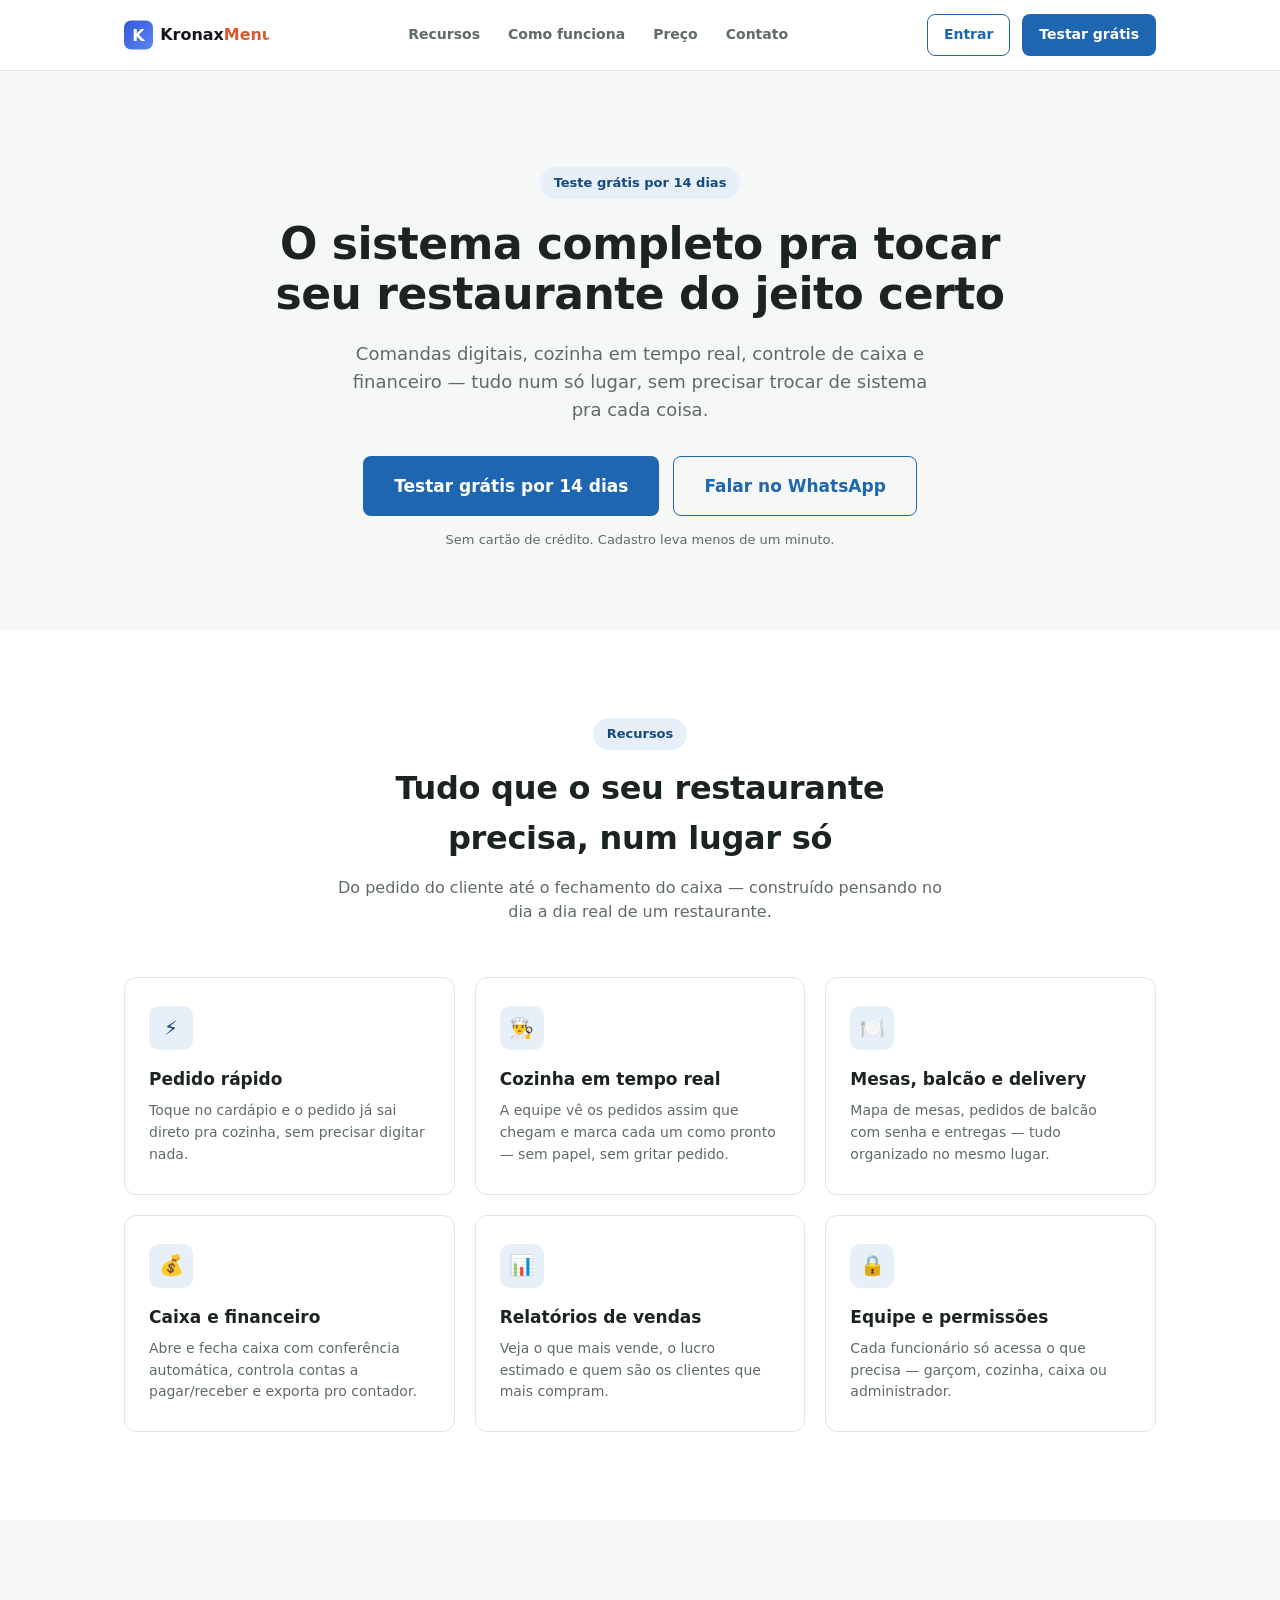
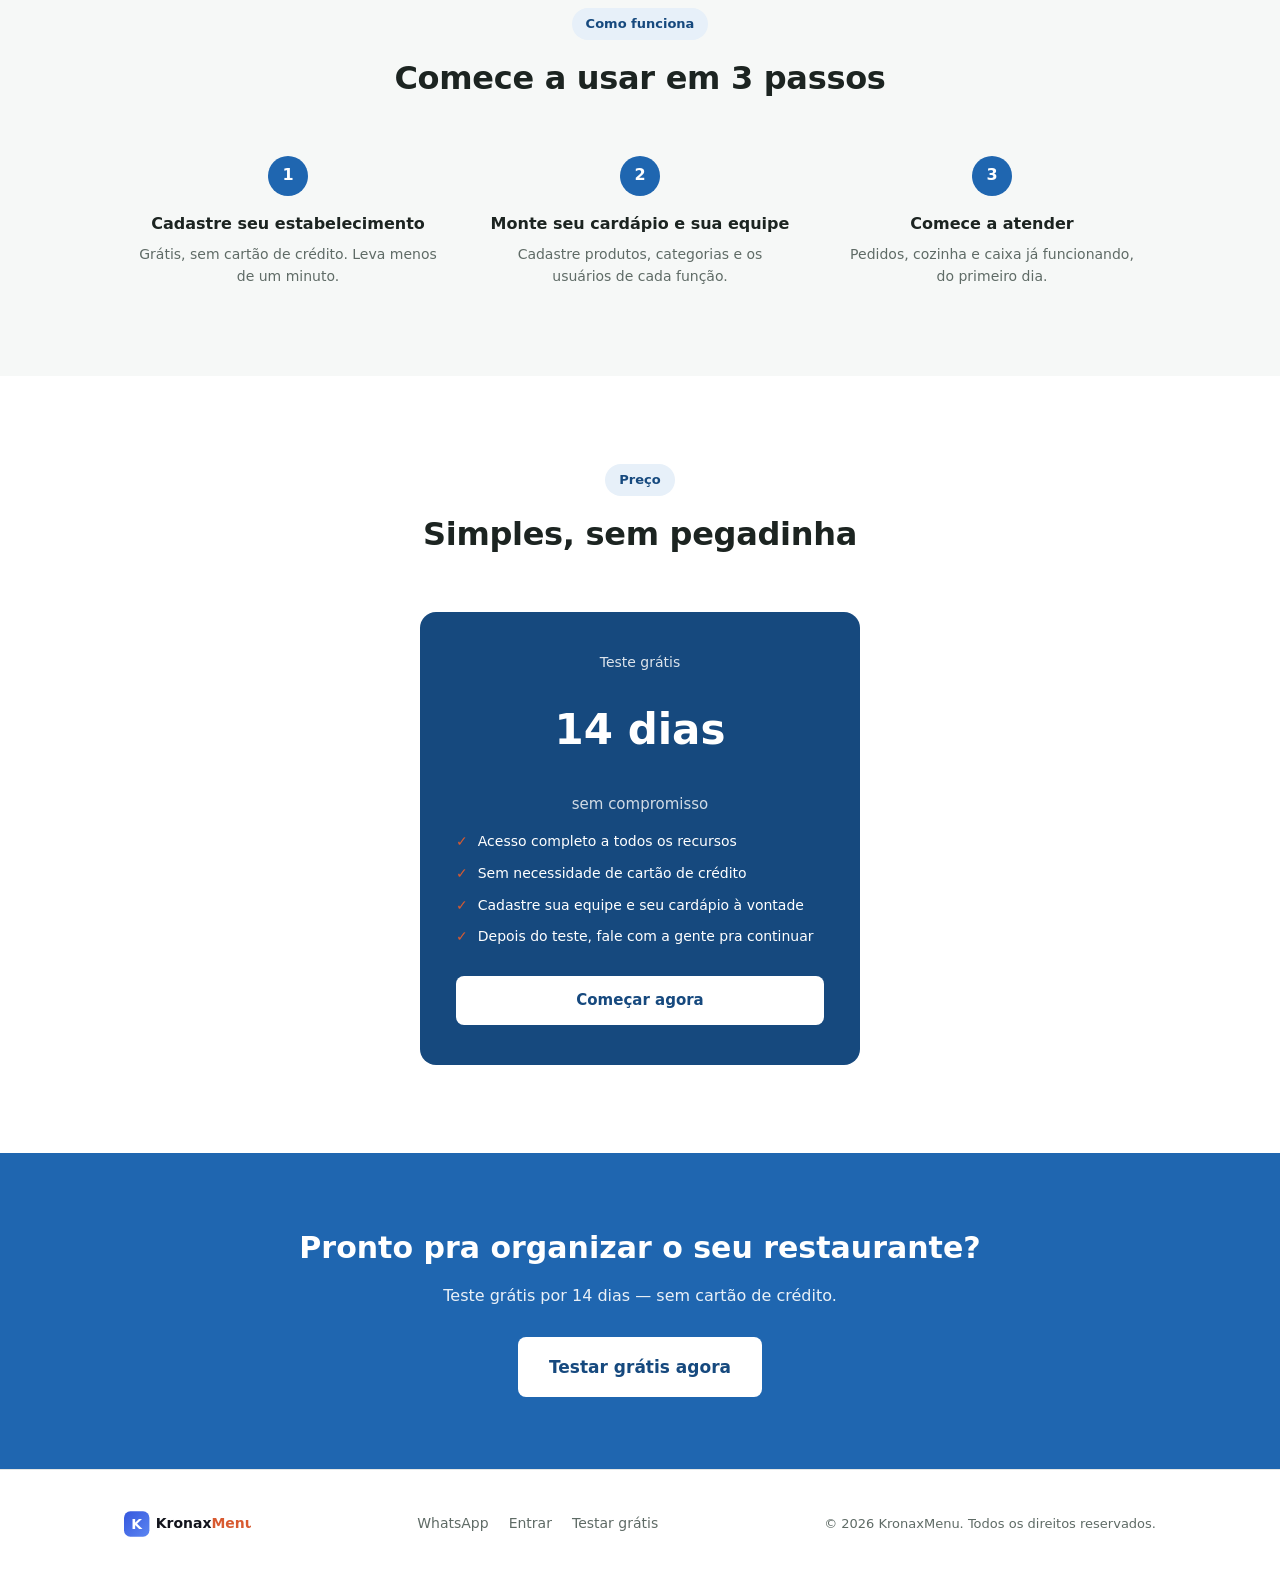
==== index.html @ a8432d19 "Landing page do KronaxMenu Separada do monorepo do sistema (Sistema Restaurante) pra viver como site" ====
<!DOCTYPE html>
<html lang="pt-BR">
<head>
<meta charset="UTF-8">
<meta name="viewport" content="width=device-width, initial-scale=1.0">
<title>KronaxMenu — Sistema completo pra restaurantes, lanchonetes e bares</title>
<meta name="description" content="Comandas digitais, cozinha em tempo real, caixa e financeiro num só sistema. Teste grátis por 14 dias.">
<link rel="icon" type="image/svg+xml" href="assets/favicon.svg">
<link rel="stylesheet" href="styles.css">
</head>
<body>

<nav class="nav">
  <div class="nav-inner">
    <a href="#topo"><img src="assets/logo.svg" alt="KronaxMenu" height="32"></a>
    <div class="nav-links">
      <a href="#recursos">Recursos</a>
      <a href="#como-funciona">Como funciona</a>
      <a href="#preco">Preço</a>
      <a href="#contato">Contato</a>
    </div>
    <div class="nav-actions">
      <a class="btn btn-ghost btn-sm" href="https://tavares.onrender.com/login">Entrar</a>
      <a class="btn btn-primary btn-sm" href="https://tavares.onrender.com/cadastro">Testar grátis</a>
    </div>
  </div>
</nav>

<header id="topo" class="hero">
  <div class="container">
    <span class="eyebrow">Teste grátis por 14 dias</span>
    <h1>O sistema completo pra tocar seu restaurante do jeito certo</h1>
    <p class="lead">Comandas digitais, cozinha em tempo real, controle de caixa e financeiro — tudo num só lugar, sem precisar trocar de sistema pra cada coisa.</p>
    <div class="hero-ctas">
      <a class="btn btn-primary btn-lg" href="https://tavares.onrender.com/cadastro">Testar grátis por 14 dias</a>
      <a class="btn btn-ghost btn-lg" href="https://wa.me/5500000000000" target="_blank" rel="noreferrer">Falar no WhatsApp</a>
    </div>
    <p class="hero-note">Sem cartão de crédito. Cadastro leva menos de um minuto.</p>
  </div>
</header>

<section id="recursos">
  <div class="container">
    <div class="section-head">
      <span class="eyebrow">Recursos</span>
      <h2>Tudo que o seu restaurante precisa, num lugar só</h2>
      <p>Do pedido do cliente até o fechamento do caixa — construído pensando no dia a dia real de um restaurante.</p>
    </div>
    <div class="features-grid">
      <div class="feature-card">
        <div class="feature-icon">⚡</div>
        <h3>Pedido rápido</h3>
        <p>Toque no cardápio e o pedido já sai direto pra cozinha, sem precisar digitar nada.</p>
      </div>
      <div class="feature-card">
        <div class="feature-icon">👨‍🍳</div>
        <h3>Cozinha em tempo real</h3>
        <p>A equipe vê os pedidos assim que chegam e marca cada um como pronto — sem papel, sem gritar pedido.</p>
      </div>
      <div class="feature-card">
        <div class="feature-icon">🍽️</div>
        <h3>Mesas, balcão e delivery</h3>
        <p>Mapa de mesas, pedidos de balcão com senha e entregas — tudo organizado no mesmo lugar.</p>
      </div>
      <div class="feature-card">
        <div class="feature-icon">💰</div>
        <h3>Caixa e financeiro</h3>
        <p>Abre e fecha caixa com conferência automática, controla contas a pagar/receber e exporta pro contador.</p>
      </div>
      <div class="feature-card">
        <div class="feature-icon">📊</div>
        <h3>Relatórios de vendas</h3>
        <p>Veja o que mais vende, o lucro estimado e quem são os clientes que mais compram.</p>
      </div>
      <div class="feature-card">
        <div class="feature-icon">🔒</div>
        <h3>Equipe e permissões</h3>
        <p>Cada funcionário só acessa o que precisa — garçom, cozinha, caixa ou administrador.</p>
      </div>
    </div>
  </div>
</section>

<section id="como-funciona" class="how">
  <div class="container">
    <div class="section-head">
      <span class="eyebrow">Como funciona</span>
      <h2>Comece a usar em 3 passos</h2>
    </div>
    <div class="steps">
      <div class="step">
        <div class="step-num">1</div>
        <h3>Cadastre seu estabelecimento</h3>
        <p>Grátis, sem cartão de crédito. Leva menos de um minuto.</p>
      </div>
      <div class="step">
        <div class="step-num">2</div>
        <h3>Monte seu cardápio e sua equipe</h3>
        <p>Cadastre produtos, categorias e os usuários de cada função.</p>
      </div>
      <div class="step">
        <div class="step-num">3</div>
        <h3>Comece a atender</h3>
        <p>Pedidos, cozinha e caixa já funcionando, do primeiro dia.</p>
      </div>
    </div>
  </div>
</section>

<section id="preco">
  <div class="container">
    <div class="section-head">
      <span class="eyebrow">Preço</span>
      <h2>Simples, sem pegadinha</h2>
    </div>
    <div class="pricing-card">
      <p class="desc">Teste grátis</p>
      <div class="price">14 dias<br><small>sem compromisso</small></div>
      <ul class="pricing-list">
        <li>Acesso completo a todos os recursos</li>
        <li>Sem necessidade de cartão de crédito</li>
        <li>Cadastre sua equipe e seu cardápio à vontade</li>
        <li>Depois do teste, fale com a gente pra continuar</li>
      </ul>
      <a class="btn btn-primary" href="https://tavares.onrender.com/cadastro">Começar agora</a>
    </div>
  </div>
</section>

<section class="cta-band">
  <div class="container">
    <h2>Pronto pra organizar o seu restaurante?</h2>
    <p>Teste grátis por 14 dias — sem cartão de crédito.</p>
    <a class="btn btn-primary btn-lg" href="https://tavares.onrender.com/cadastro">Testar grátis agora</a>
  </div>
</section>

<footer id="contato">
  <div class="container footer-inner">
    <div>
      <img src="assets/logo.svg" alt="KronaxMenu" height="28">
    </div>
    <div class="footer-links">
      <a href="https://wa.me/5500000000000" target="_blank" rel="noreferrer">WhatsApp</a>
      <a href="https://tavares.onrender.com/login">Entrar</a>
      <a href="https://tavares.onrender.com/cadastro">Testar grátis</a>
    </div>
    <div class="footer-copy">© 2026 KronaxMenu. Todos os direitos reservados.</div>
  </div>
</footer>

</body>
</html>
---- styles.css ----
:root {
  --brand: #1f66b0;
  --brand-dark: #16497e;
  --brand-soft: #e7f0f9;
  --accent: #d85a30;
  --ink: #1c2421;
  --ink-soft: #5f6b66;
  --line: #e3e6e4;
  --bg: #f6f8f7;
  --surface: #ffffff;
  --radius: 12px;
  font-family: "Inter", system-ui, -apple-system, "Segoe UI", sans-serif;
}

* { box-sizing: border-box; margin: 0; padding: 0; }
html { scroll-behavior: smooth; }
body { color: var(--ink); background: var(--surface); line-height: 1.55; }
img, svg { max-width: 100%; display: block; }
a { color: inherit; }
.container { max-width: 1080px; margin: 0 auto; padding: 0 24px; }
section { padding: 88px 0; }

/* ---------- Nav ---------- */
.nav {
  position: sticky; top: 0; z-index: 10;
  background: rgba(255,255,255,.92); backdrop-filter: blur(6px);
  border-bottom: 1px solid var(--line);
}
.nav-inner {
  max-width: 1080px; margin: 0 auto; padding: 14px 24px;
  display: flex; align-items: center; justify-content: space-between; gap: 24px;
}
.nav-links { display: flex; gap: 28px; font-size: 14px; font-weight: 600; }
.nav-links a { text-decoration: none; color: var(--ink-soft); }
.nav-links a:hover { color: var(--brand); }
.nav-actions { display: flex; align-items: center; gap: 12px; }

/* ---------- Buttons ---------- */
.btn {
  display: inline-flex; align-items: center; justify-content: center;
  padding: 12px 22px; border-radius: 8px; font-weight: 700; font-size: 15px;
  text-decoration: none; border: 1px solid transparent; cursor: pointer;
  transition: transform .12s ease, background .15s ease;
}
.btn:hover { transform: translateY(-1px); }
.btn-primary { background: var(--brand); color: #fff; }
.btn-primary:hover { background: var(--brand-dark); }
.btn-ghost { background: transparent; color: var(--brand); border-color: var(--brand); }
.btn-ghost:hover { background: var(--brand-soft); }
.btn-sm { padding: 9px 16px; font-size: 14px; }
.btn-lg { padding: 16px 30px; font-size: 17px; }

/* ---------- Hero ---------- */
.hero { padding: 96px 0 80px; text-align: center; background: var(--bg); }
.eyebrow {
  display: inline-block; background: var(--brand-soft); color: var(--brand-dark);
  font-size: 13px; font-weight: 700; padding: 6px 14px; border-radius: 999px; margin-bottom: 20px;
}
.hero h1 { font-size: 44px; line-height: 1.15; letter-spacing: -0.5px; max-width: 780px; margin: 0 auto 20px; }
.hero p.lead { font-size: 18px; color: var(--ink-soft); max-width: 600px; margin: 0 auto 32px; }
.hero-ctas { display: flex; gap: 14px; justify-content: center; flex-wrap: wrap; margin-bottom: 14px; }
.hero-note { font-size: 13px; color: var(--ink-soft); }

/* ---------- Section headings ---------- */
.section-head { text-align: center; max-width: 620px; margin: 0 auto 52px; }
.section-head .eyebrow { margin-bottom: 14px; }
.section-head h2 { font-size: 32px; letter-spacing: -0.3px; margin-bottom: 12px; }
.section-head p { color: var(--ink-soft); font-size: 16px; }

/* ---------- Features ---------- */
.features-grid {
  display: grid; grid-template-columns: repeat(3, 1fr); gap: 20px;
}
.feature-card {
  background: var(--surface); border: 1px solid var(--line); border-radius: var(--radius);
  padding: 28px 24px;
}
.feature-icon {
  width: 44px; height: 44px; border-radius: 10px; background: var(--brand-soft);
  color: var(--brand-dark); display: flex; align-items: center; justify-content: center;
  font-size: 20px; font-weight: 700; margin-bottom: 16px;
}
.feature-card h3 { font-size: 17px; margin-bottom: 8px; }
.feature-card p { font-size: 14px; color: var(--ink-soft); }

/* ---------- How it works ---------- */
.how { background: var(--bg); }
.steps { display: grid; grid-template-columns: repeat(3, 1fr); gap: 24px; }
.step { text-align: center; padding: 0 12px; }
.step-num {
  width: 40px; height: 40px; border-radius: 50%; background: var(--brand); color: #fff;
  font-weight: 700; font-size: 16px; display: flex; align-items: center; justify-content: center;
  margin: 0 auto 16px;
}
.step h3 { font-size: 16px; margin-bottom: 8px; }
.step p { font-size: 14px; color: var(--ink-soft); }

/* ---------- Pricing ---------- */
.pricing-card {
  max-width: 440px; margin: 0 auto; background: var(--brand-dark); color: #fff;
  border-radius: 16px; padding: 40px 36px; text-align: center;
}
.pricing-card .price { font-size: 42px; font-weight: 800; margin: 8px 0 4px; }
.pricing-card .price small { font-size: 15px; font-weight: 500; opacity: .8; }
.pricing-card p.desc { opacity: .85; font-size: 14px; margin-bottom: 24px; }
.pricing-list { list-style: none; text-align: left; margin: 0 0 28px; display: grid; gap: 10px; }
.pricing-list li { font-size: 14px; display: flex; gap: 10px; align-items: flex-start; }
.pricing-list li::before { content: "✓"; color: var(--accent); font-weight: 700; }
.pricing-card .btn-primary { width: 100%; background: #fff; color: var(--brand-dark); }
.pricing-card .btn-primary:hover { background: var(--brand-soft); }

/* ---------- CTA band ---------- */
.cta-band { background: var(--brand); color: #fff; text-align: center; padding: 72px 0; }
.cta-band h2 { font-size: 30px; margin-bottom: 12px; }
.cta-band p { opacity: .9; margin-bottom: 28px; font-size: 16px; }
.cta-band .btn-primary { background: #fff; color: var(--brand-dark); }
.cta-band .btn-primary:hover { background: var(--brand-soft); }

/* ---------- Footer ---------- */
footer { padding: 40px 0; border-top: 1px solid var(--line); }
.footer-inner {
  display: flex; align-items: center; justify-content: space-between; flex-wrap: wrap; gap: 16px;
}
.footer-links { display: flex; gap: 20px; font-size: 14px; }
.footer-links a { text-decoration: none; color: var(--ink-soft); }
.footer-links a:hover { color: var(--brand); }
.footer-copy { font-size: 13px; color: var(--ink-soft); }

/* ---------- Responsive ---------- */
@media (max-width: 860px) {
  .features-grid, .steps { grid-template-columns: 1fr 1fr; }
}
@media (max-width: 640px) {
  .nav-links { display: none; }
  .hero h1 { font-size: 32px; }
  .hero p.lead { font-size: 16px; }
  section { padding: 56px 0; }
  .features-grid, .steps { grid-template-columns: 1fr; }
  .footer-inner { flex-direction: column; align-items: flex-start; }
}
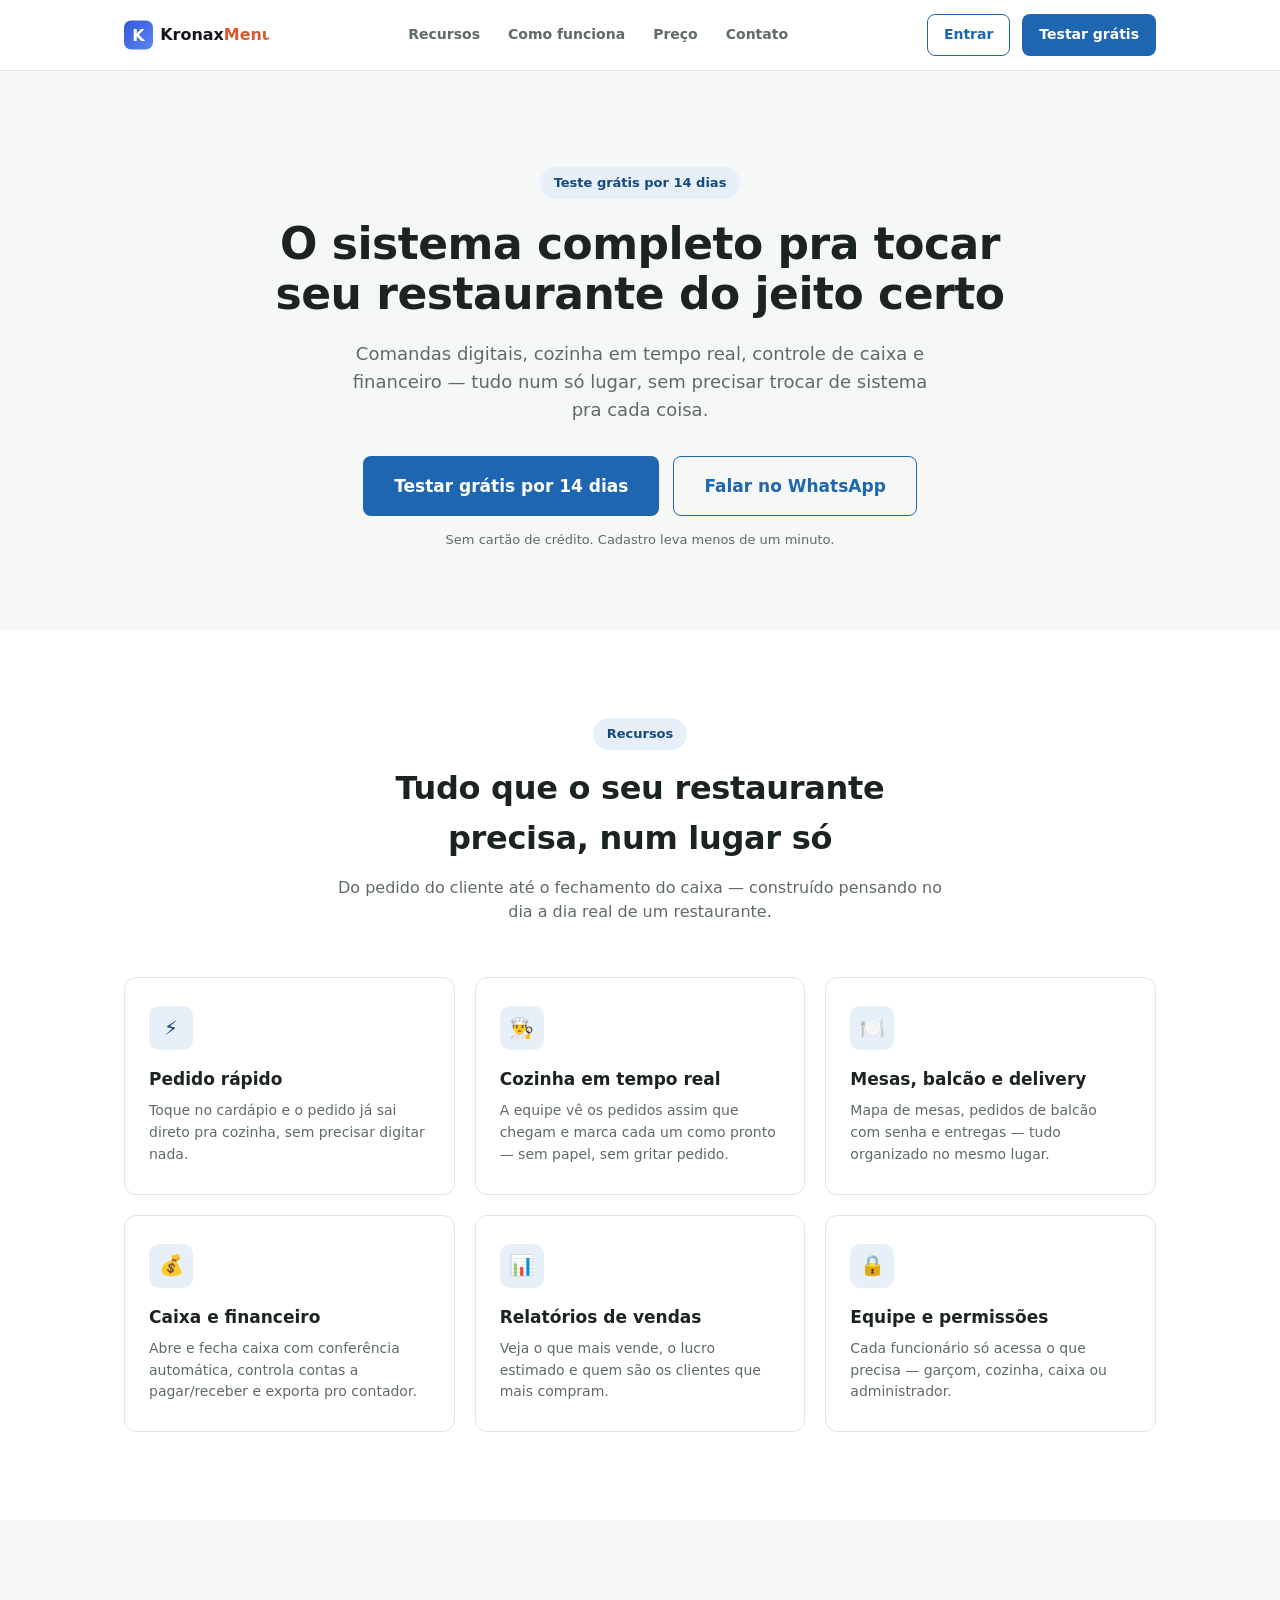
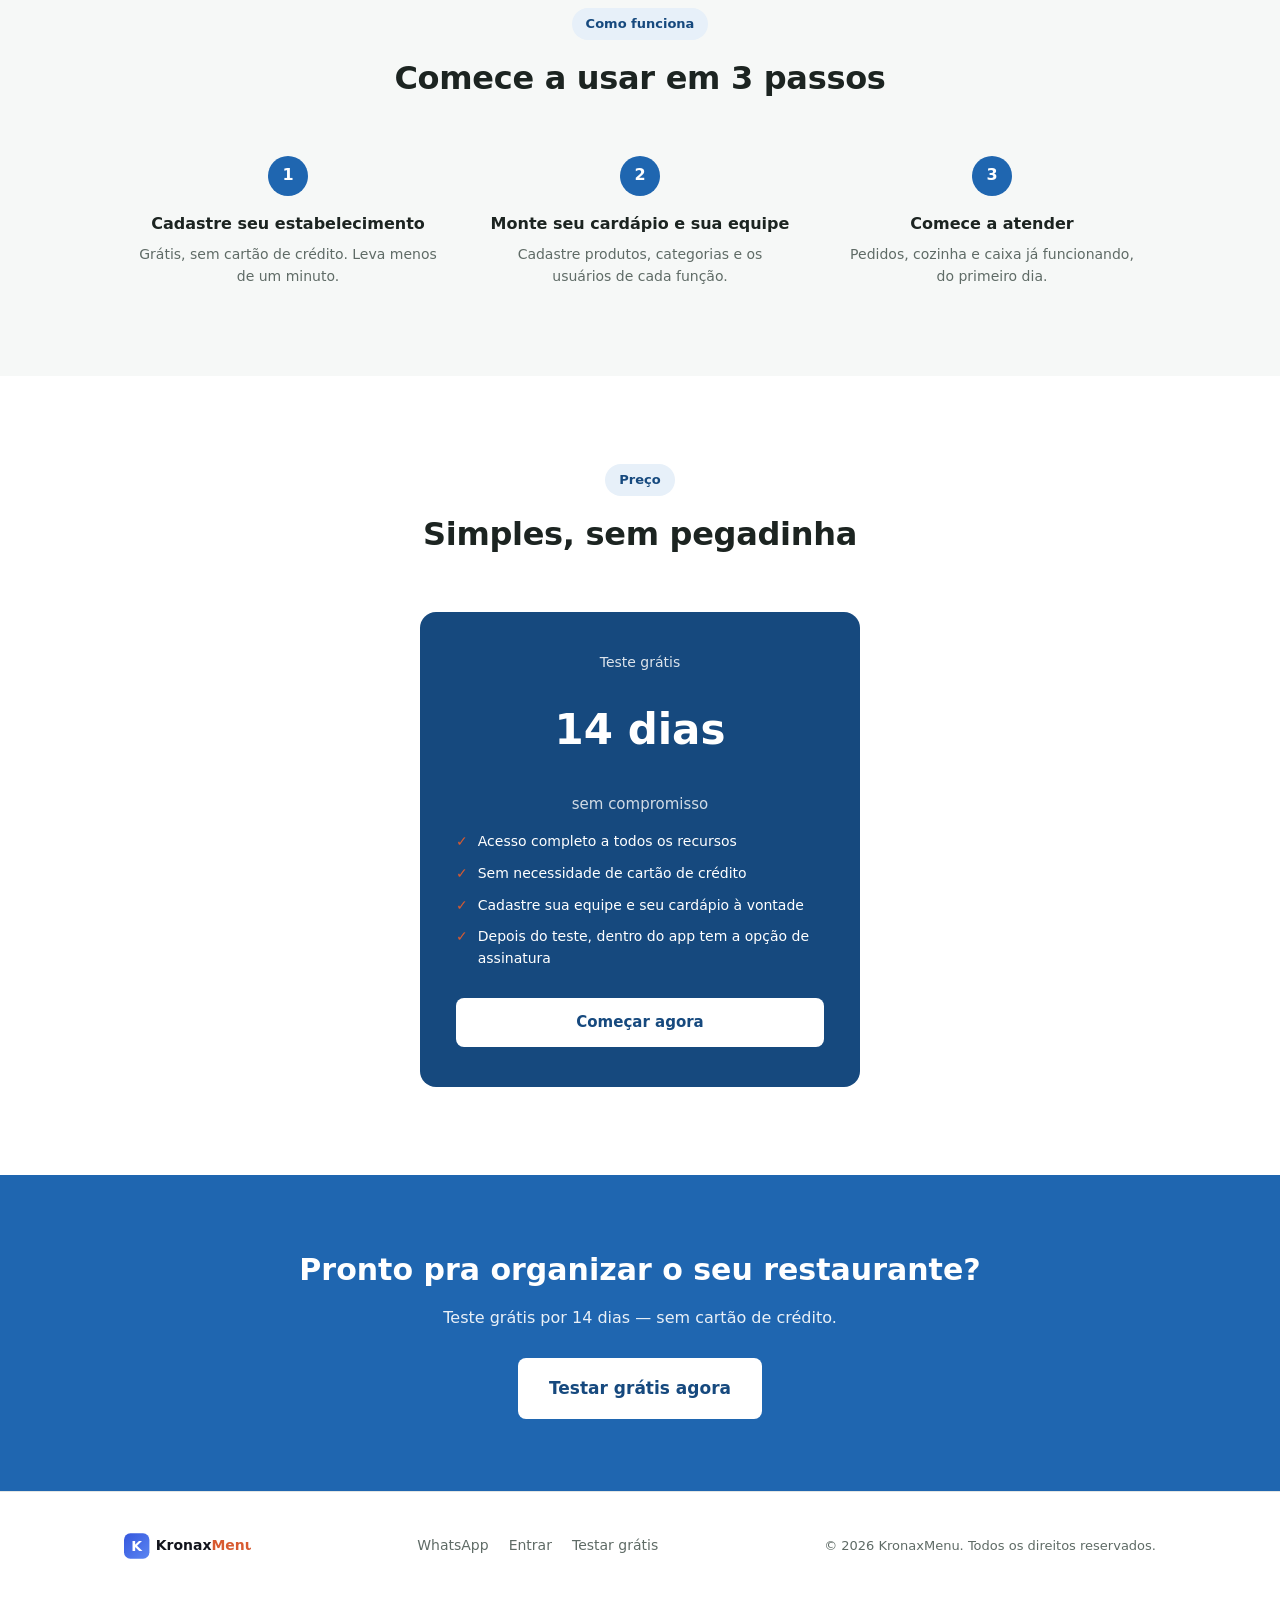
==== commit 70ece50a: "WhatsApp de contato: número real no lugar do placeholder A página estava publicada com o número de e" ====
--- a/index.html
+++ b/index.html
@@ -33,7 +33,7 @@
     <p class="lead">Comandas digitais, cozinha em tempo real, controle de caixa e financeiro — tudo num só lugar, sem precisar trocar de sistema pra cada coisa.</p>
     <div class="hero-ctas">
       <a class="btn btn-primary btn-lg" href="https://tavares.onrender.com/cadastro">Testar grátis por 14 dias</a>
-      <a class="btn btn-ghost btn-lg" href="https://wa.me/5500000000000" target="_blank" rel="noreferrer">Falar no WhatsApp</a>
+      <a class="btn btn-ghost btn-lg" href="https://wa.me/5512997737505" target="_blank" rel="noreferrer">Falar no WhatsApp</a>
     </div>
     <p class="hero-note">Sem cartão de crédito. Cadastro leva menos de um minuto.</p>
   </div>
@@ -120,7 +120,7 @@
         <li>Acesso completo a todos os recursos</li>
         <li>Sem necessidade de cartão de crédito</li>
         <li>Cadastre sua equipe e seu cardápio à vontade</li>
-        <li>Depois do teste, fale com a gente pra continuar</li>
+        <li>Depois do teste, dentro do app tem a opção de assinatura</li>
       </ul>
       <a class="btn btn-primary" href="https://tavares.onrender.com/cadastro">Começar agora</a>
     </div>
@@ -141,7 +141,7 @@
       <img src="assets/logo.svg" alt="KronaxMenu" height="28">
     </div>
     <div class="footer-links">
-      <a href="https://wa.me/5500000000000" target="_blank" rel="noreferrer">WhatsApp</a>
+      <a href="https://wa.me/5512997737505" target="_blank" rel="noreferrer">WhatsApp</a>
       <a href="https://tavares.onrender.com/login">Entrar</a>
       <a href="https://tavares.onrender.com/cadastro">Testar grátis</a>
     </div>
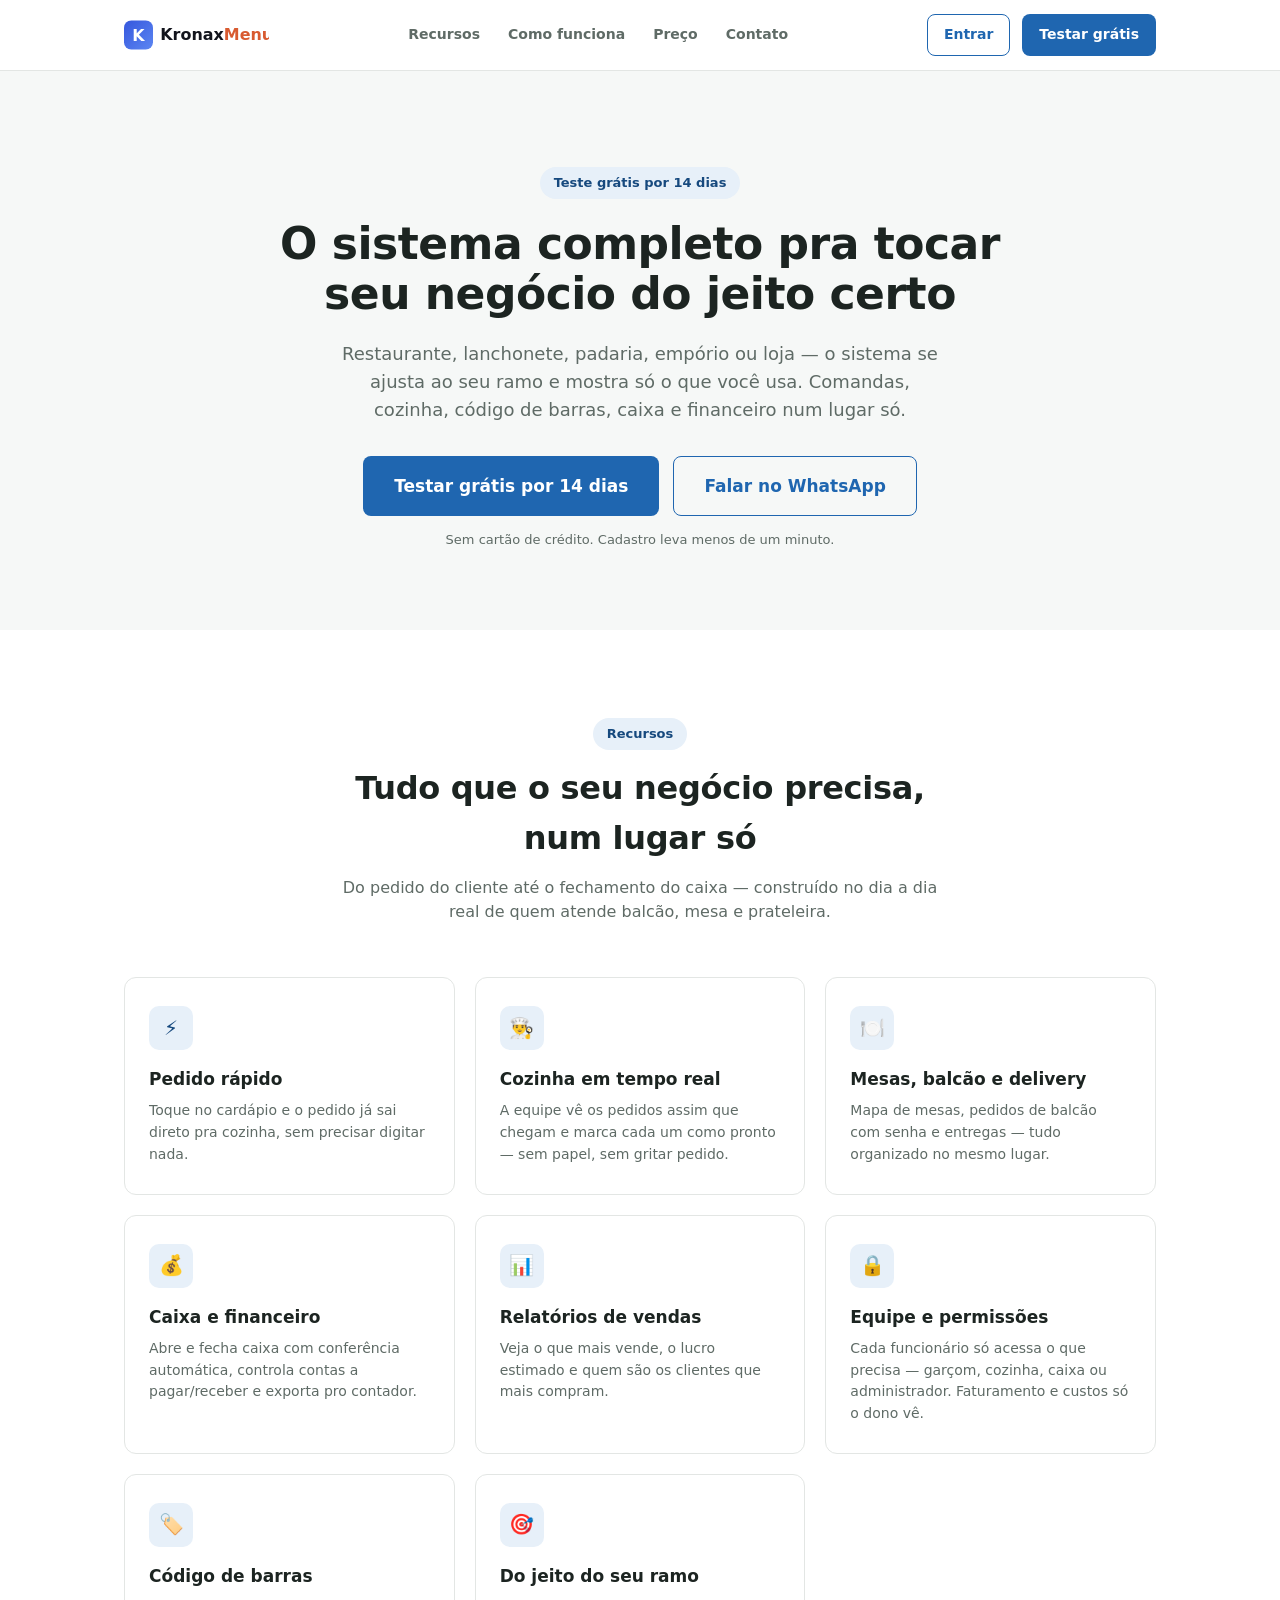
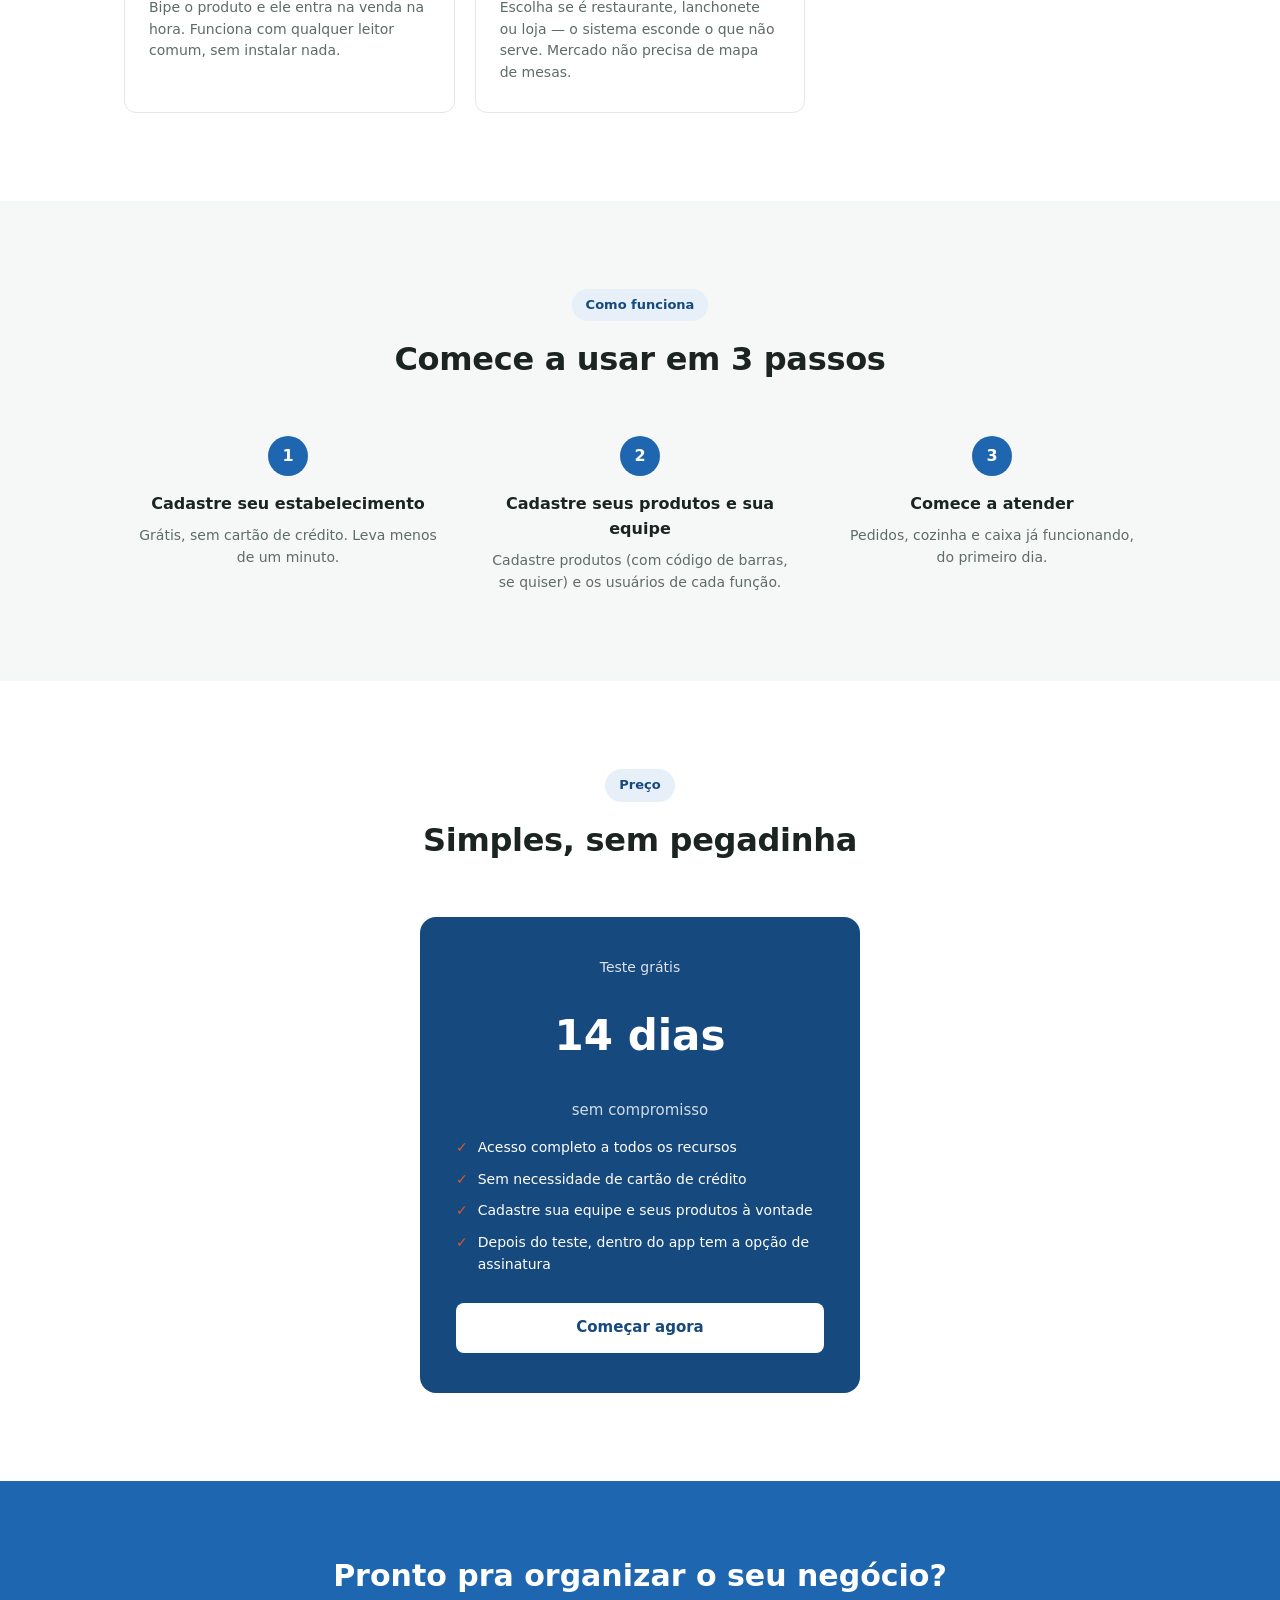
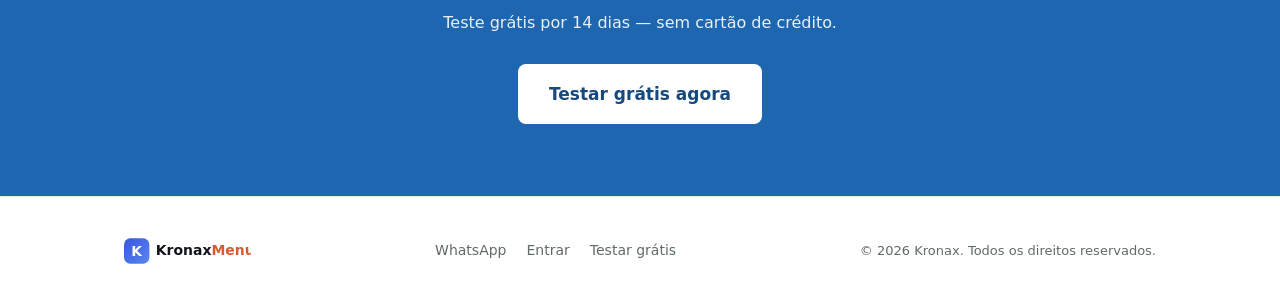
==== commit 40705be8: "Renomeia pra Kronax e abre o texto pros ramos novos O sistema virou Kronax em 20/08 e passou a atend" ====
--- a/index.html
+++ b/index.html
@@ -3,8 +3,8 @@
 <head>
 <meta charset="UTF-8">
 <meta name="viewport" content="width=device-width, initial-scale=1.0">
-<title>KronaxMenu — Sistema completo pra restaurantes, lanchonetes e bares</title>
-<meta name="description" content="Comandas digitais, cozinha em tempo real, caixa e financeiro num só sistema. Teste grátis por 14 dias.">
+<title>Kronax — Sistema completo pra restaurantes, lanchonetes e lojas</title>
+<meta name="description" content="Comandas, cozinha em tempo real, código de barras, caixa e financeiro num só sistema. Pra restaurante, lanchonete, empório e loja. Teste grátis por 14 dias.">
 <link rel="icon" type="image/svg+xml" href="assets/favicon.svg">
 <link rel="stylesheet" href="styles.css">
 </head>
@@ -12,7 +12,7 @@
 
 <nav class="nav">
   <div class="nav-inner">
-    <a href="#topo"><img src="assets/logo.svg" alt="KronaxMenu" height="32"></a>
+    <a href="#topo"><img src="assets/logo.svg" alt="Kronax" height="32"></a>
     <div class="nav-links">
       <a href="#recursos">Recursos</a>
       <a href="#como-funciona">Como funciona</a>
@@ -29,8 +29,8 @@
 <header id="topo" class="hero">
   <div class="container">
     <span class="eyebrow">Teste grátis por 14 dias</span>
-    <h1>O sistema completo pra tocar seu restaurante do jeito certo</h1>
-    <p class="lead">Comandas digitais, cozinha em tempo real, controle de caixa e financeiro — tudo num só lugar, sem precisar trocar de sistema pra cada coisa.</p>
+    <h1>O sistema completo pra tocar seu negócio do jeito certo</h1>
+    <p class="lead">Restaurante, lanchonete, padaria, empório ou loja — o sistema se ajusta ao seu ramo e mostra só o que você usa. Comandas, cozinha, código de barras, caixa e financeiro num lugar só.</p>
     <div class="hero-ctas">
       <a class="btn btn-primary btn-lg" href="https://tavares.onrender.com/cadastro">Testar grátis por 14 dias</a>
       <a class="btn btn-ghost btn-lg" href="https://wa.me/5512997737505" target="_blank" rel="noreferrer">Falar no WhatsApp</a>
@@ -43,8 +43,8 @@
   <div class="container">
     <div class="section-head">
       <span class="eyebrow">Recursos</span>
-      <h2>Tudo que o seu restaurante precisa, num lugar só</h2>
-      <p>Do pedido do cliente até o fechamento do caixa — construído pensando no dia a dia real de um restaurante.</p>
+      <h2>Tudo que o seu negócio precisa, num lugar só</h2>
+      <p>Do pedido do cliente até o fechamento do caixa — construído no dia a dia real de quem atende balcão, mesa e prateleira.</p>
     </div>
     <div class="features-grid">
       <div class="feature-card">
@@ -75,7 +75,17 @@
       <div class="feature-card">
         <div class="feature-icon">🔒</div>
         <h3>Equipe e permissões</h3>
-        <p>Cada funcionário só acessa o que precisa — garçom, cozinha, caixa ou administrador.</p>
+        <p>Cada funcionário só acessa o que precisa — garçom, cozinha, caixa ou administrador. Faturamento e custos só o dono vê.</p>
+      </div>
+      <div class="feature-card">
+        <div class="feature-icon">🏷️</div>
+        <h3>Código de barras</h3>
+        <p>Bipe o produto e ele entra na venda na hora. Funciona com qualquer leitor comum, sem instalar nada.</p>
+      </div>
+      <div class="feature-card">
+        <div class="feature-icon">🎯</div>
+        <h3>Do jeito do seu ramo</h3>
+        <p>Escolha se é restaurante, lanchonete ou loja — o sistema esconde o que não serve. Mercado não precisa de mapa de mesas.</p>
       </div>
     </div>
   </div>
@@ -95,8 +105,8 @@
       </div>
       <div class="step">
         <div class="step-num">2</div>
-        <h3>Monte seu cardápio e sua equipe</h3>
-        <p>Cadastre produtos, categorias e os usuários de cada função.</p>
+        <h3>Cadastre seus produtos e sua equipe</h3>
+        <p>Cadastre produtos (com código de barras, se quiser) e os usuários de cada função.</p>
       </div>
       <div class="step">
         <div class="step-num">3</div>
@@ -119,7 +129,7 @@
       <ul class="pricing-list">
         <li>Acesso completo a todos os recursos</li>
         <li>Sem necessidade de cartão de crédito</li>
-        <li>Cadastre sua equipe e seu cardápio à vontade</li>
+        <li>Cadastre sua equipe e seus produtos à vontade</li>
         <li>Depois do teste, dentro do app tem a opção de assinatura</li>
       </ul>
       <a class="btn btn-primary" href="https://tavares.onrender.com/cadastro">Começar agora</a>
@@ -129,7 +139,7 @@
 
 <section class="cta-band">
   <div class="container">
-    <h2>Pronto pra organizar o seu restaurante?</h2>
+    <h2>Pronto pra organizar o seu negócio?</h2>
     <p>Teste grátis por 14 dias — sem cartão de crédito.</p>
     <a class="btn btn-primary btn-lg" href="https://tavares.onrender.com/cadastro">Testar grátis agora</a>
   </div>
@@ -138,14 +148,14 @@
 <footer id="contato">
   <div class="container footer-inner">
     <div>
-      <img src="assets/logo.svg" alt="KronaxMenu" height="28">
+      <img src="assets/logo.svg" alt="Kronax" height="28">
     </div>
     <div class="footer-links">
       <a href="https://wa.me/5512997737505" target="_blank" rel="noreferrer">WhatsApp</a>
       <a href="https://tavares.onrender.com/login">Entrar</a>
       <a href="https://tavares.onrender.com/cadastro">Testar grátis</a>
     </div>
-    <div class="footer-copy">© 2026 KronaxMenu. Todos os direitos reservados.</div>
+    <div class="footer-copy">© 2026 Kronax. Todos os direitos reservados.</div>
   </div>
 </footer>
 
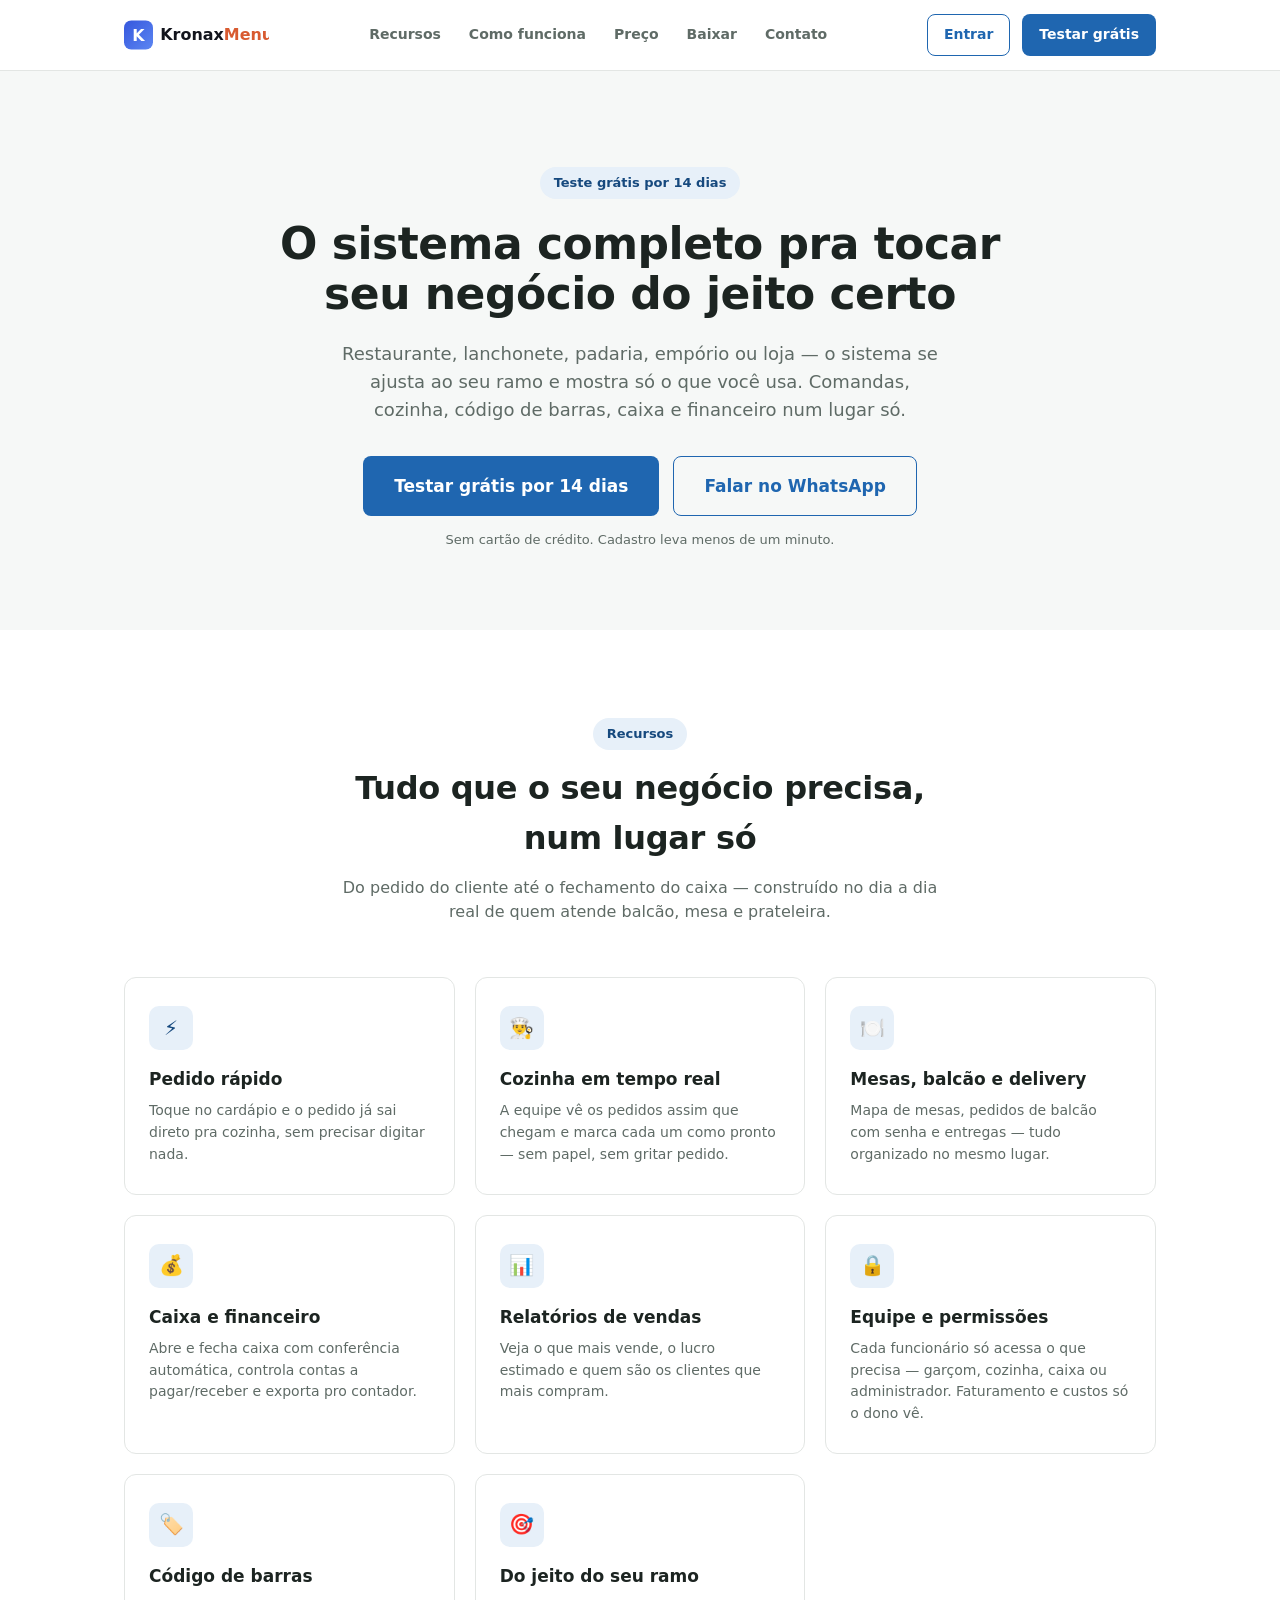
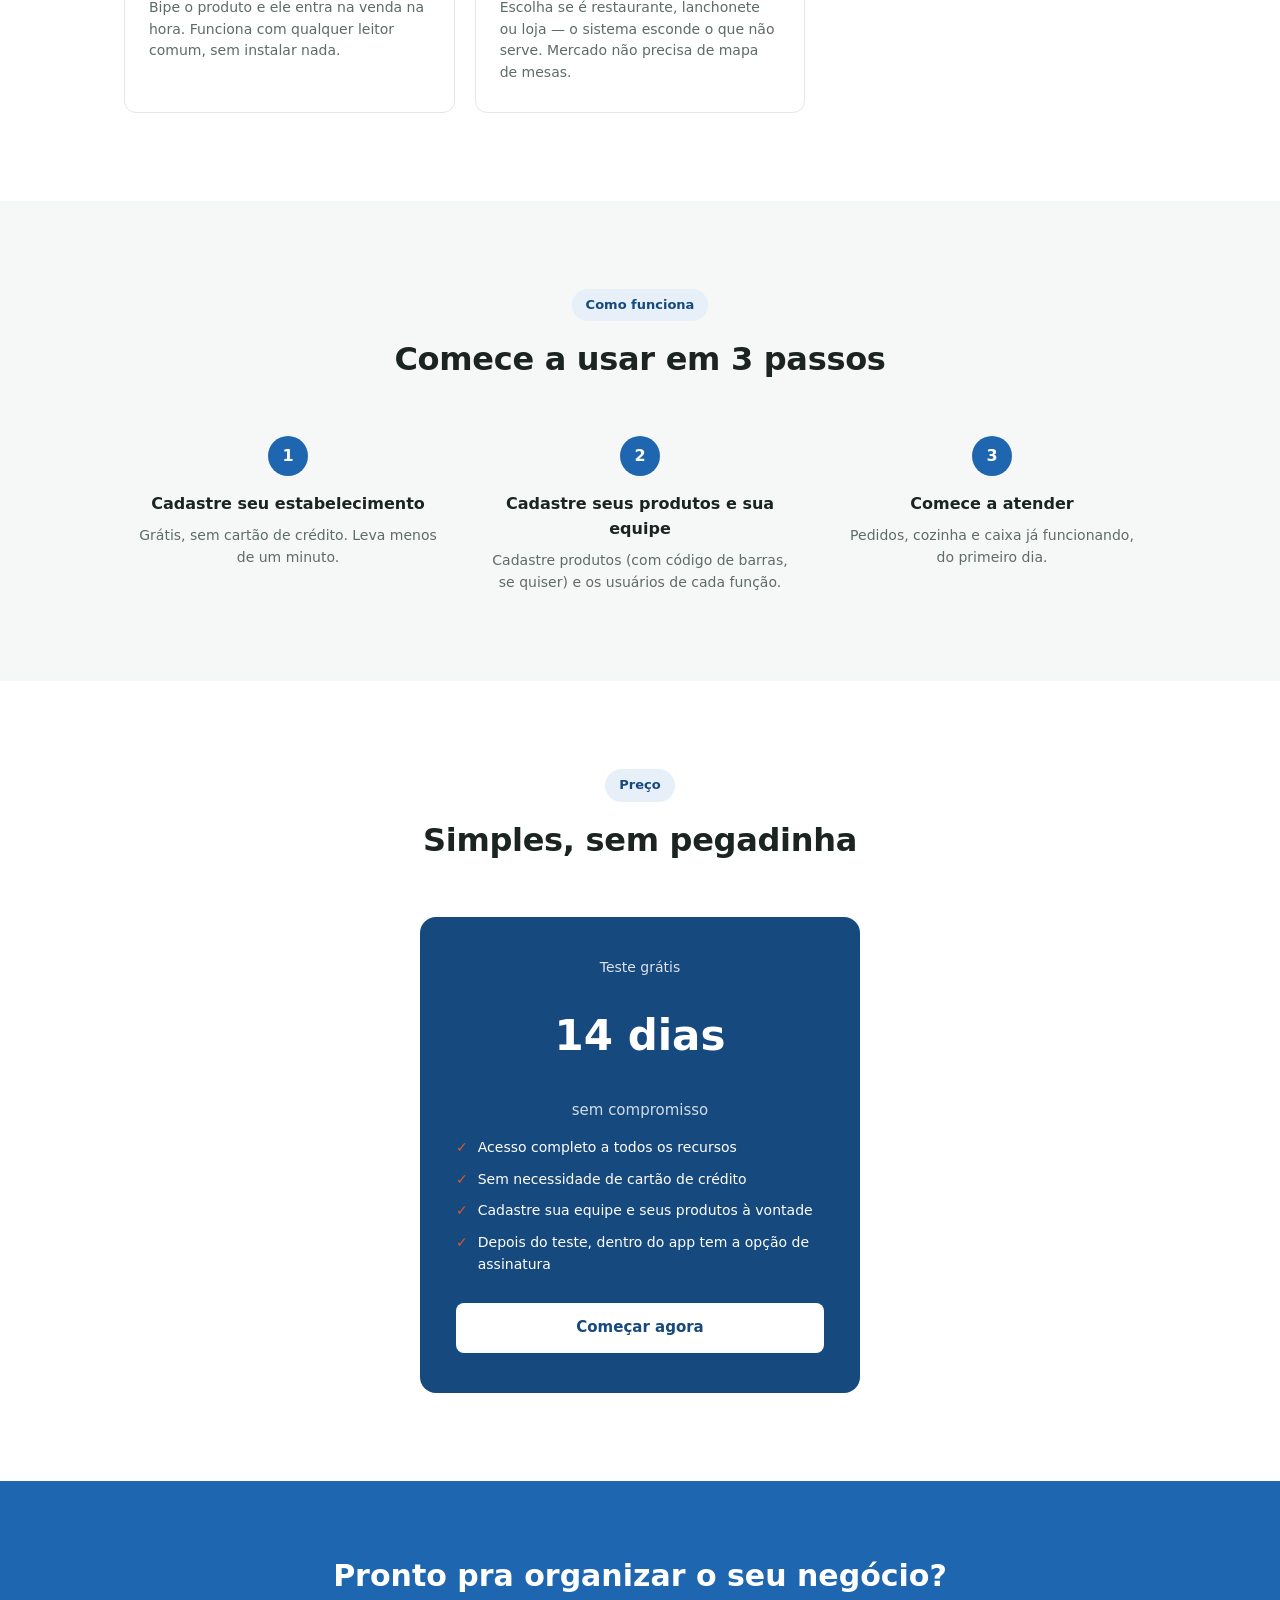
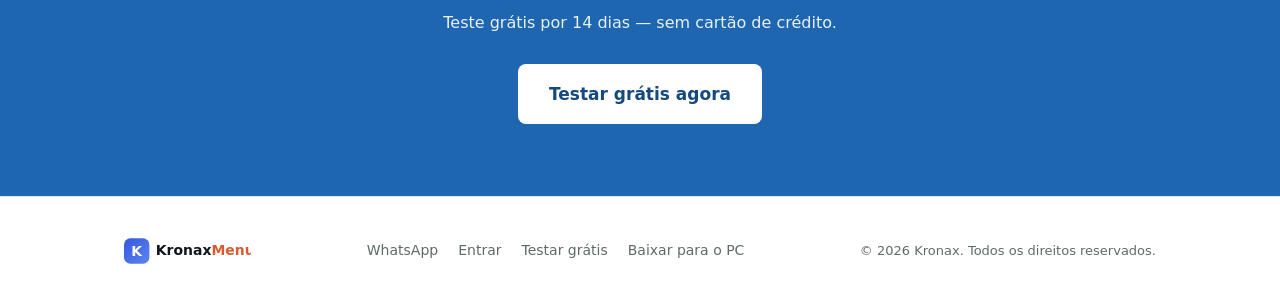
==== commit 2176ee7e: "Pagina de download do instalador para o computador do restaurante O instalador existia e so era alca" ====
--- a/index.html
+++ b/index.html
@@ -17,6 +17,7 @@
       <a href="#recursos">Recursos</a>
       <a href="#como-funciona">Como funciona</a>
       <a href="#preco">Preço</a>
+      <a href="download.html">Baixar</a>
       <a href="#contato">Contato</a>
     </div>
     <div class="nav-actions">
@@ -154,6 +155,7 @@
       <a href="https://wa.me/5512997737505" target="_blank" rel="noreferrer">WhatsApp</a>
       <a href="https://tavares.onrender.com/login">Entrar</a>
       <a href="https://tavares.onrender.com/cadastro">Testar grátis</a>
+      <a href="download.html">Baixar para o PC</a>
     </div>
     <div class="footer-copy">© 2026 Kronax. Todos os direitos reservados.</div>
   </div>
